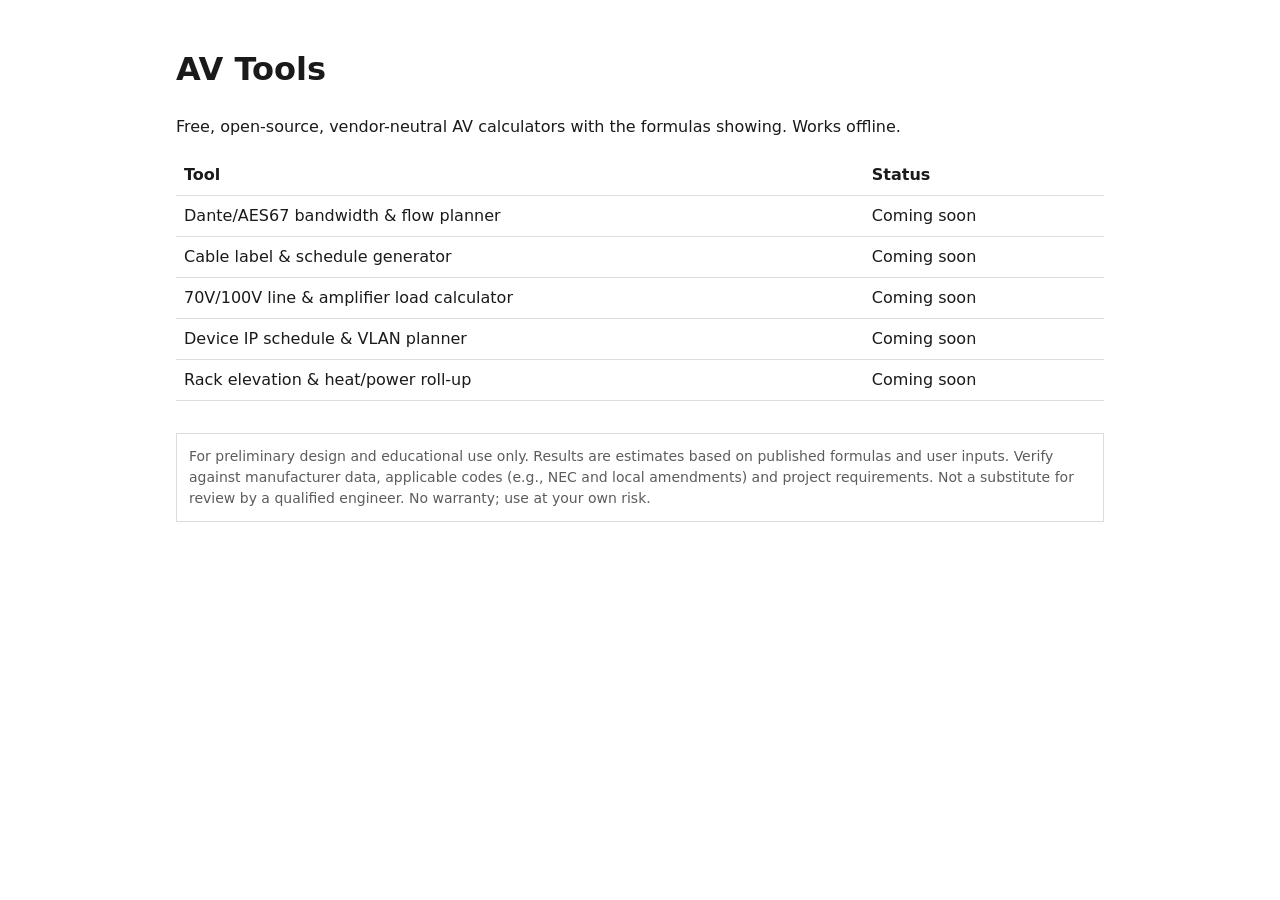
==== index.html @ b0a7b141 "Initial scaffold: tools hub, shared styles and disclaimer" ====
<!doctype html>
<html lang="en">
<head>
<meta charset="utf-8">
<meta name="viewport" content="width=device-width, initial-scale=1">
<title>AV Tools</title>
<link rel="stylesheet" href="shared/style.css">
</head>
<body>
<h1>AV Tools</h1>
<p>Free, open-source, vendor-neutral AV calculators with the formulas showing. Works offline.</p>
<table>
<thead><tr><th>Tool</th><th>Status</th></tr></thead>
<tbody>
<tr><td>Dante/AES67 bandwidth &amp; flow planner</td><td>Coming soon</td></tr>
<tr><td>Cable label &amp; schedule generator</td><td>Coming soon</td></tr>
<tr><td>70V/100V line &amp; amplifier load calculator</td><td>Coming soon</td></tr>
<tr><td>Device IP schedule &amp; VLAN planner</td><td>Coming soon</td></tr>
<tr><td>Rack elevation &amp; heat/power roll-up</td><td>Coming soon</td></tr>
</tbody>
</table>
<script src="shared/disclaimer.js" defer></script>
</body>
</html>
---- shared/style.css ----
:root { --bg:#fff; --fg:#1a1a1a; --muted:#5c5c5c; --line:#ddd; --accent:#1f5fae; }
@media (prefers-color-scheme: dark) {
  :root { --bg:#141414; --fg:#eaeaea; --muted:#a0a0a0; --line:#333; --accent:#6fa8ef; }
}
* { box-sizing: border-box; }
body { margin:0 auto; max-width:960px; padding:24px 16px; background:var(--bg); color:var(--fg);
  font:16px/1.5 system-ui, -apple-system, "Segoe UI", sans-serif; }
a { color:var(--accent); }
table { border-collapse:collapse; width:100%; }
th, td { border-bottom:1px solid var(--line); padding:8px; text-align:left; }
.disclaimer { margin-top:32px; padding:12px; border:1px solid var(--line); color:var(--muted); font-size:14px; }
@media print { .disclaimer { border:none; padding:0; } }
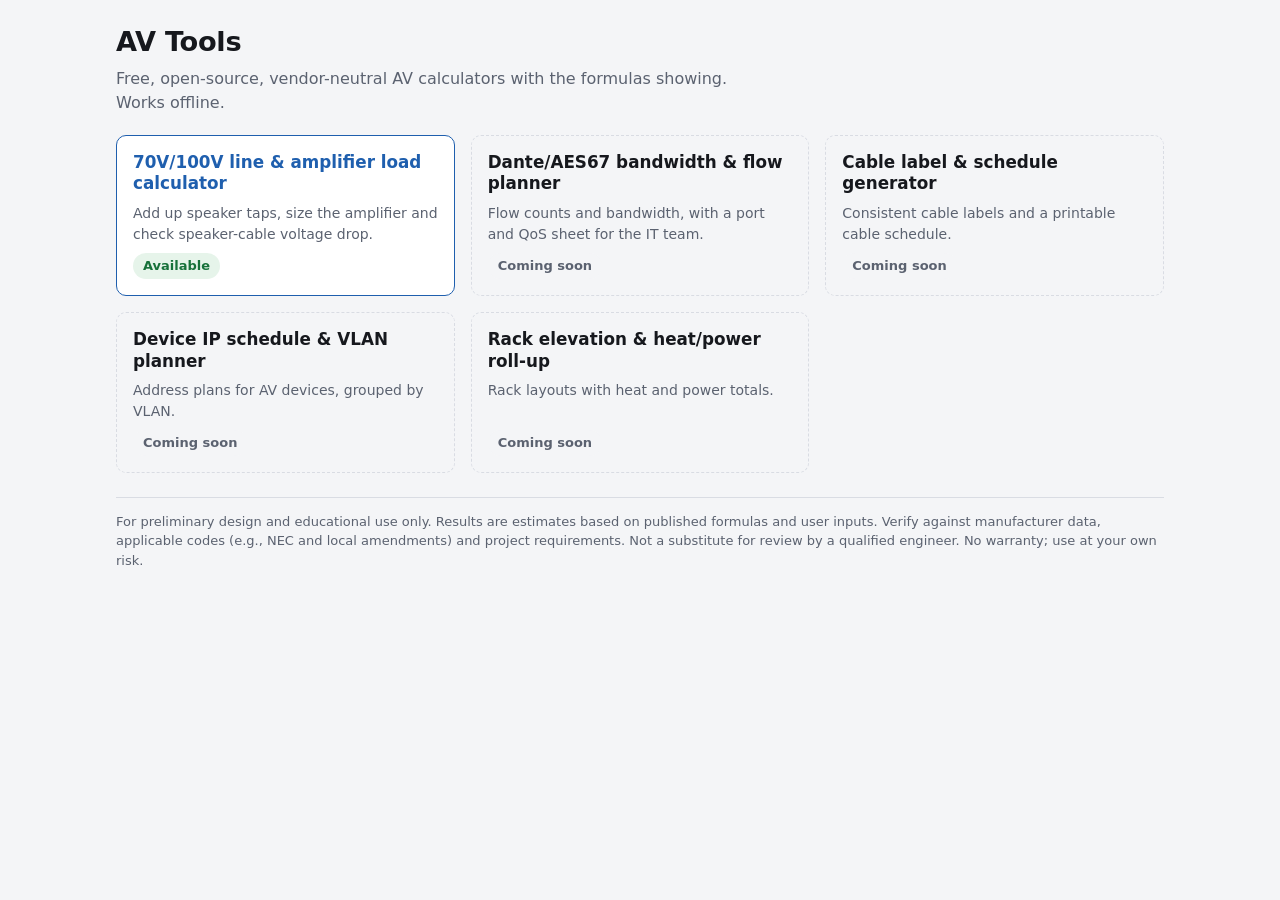
==== commit e433a74d: "Add 70V/100V line and amplifier load calculator First tool: sums speaker taps, sizes the amplifier w" ====
--- a/index.html
+++ b/index.html
@@ -5,20 +5,47 @@
 <meta name="viewport" content="width=device-width, initial-scale=1">
 <title>AV Tools</title>
 <link rel="stylesheet" href="shared/style.css">
+<style>
+  .tools { display:grid; grid-template-columns:repeat(auto-fill, minmax(280px, 1fr)); gap:16px; margin-top:20px; }
+  .tool { margin:0; display:flex; flex-direction:column; gap:8px; }
+  .tool h2 { margin:0; font-size:1.05rem; }
+  .tool p { margin:0; font-size:14px; color:var(--muted); flex:1 1 auto; }
+  a.tool { text-decoration:none; color:var(--fg); border-color:var(--accent); }
+  a.tool:hover { box-shadow:0 2px 12px rgba(0,0,0,0.12); }
+  a.tool h2 { color:var(--accent); }
+  .tool.soon { background:transparent; border-style:dashed; }
+</style>
 </head>
 <body>
 <h1>AV Tools</h1>
-<p>Free, open-source, vendor-neutral AV calculators with the formulas showing. Works offline.</p>
-<table>
-<thead><tr><th>Tool</th><th>Status</th></tr></thead>
-<tbody>
-<tr><td>Dante/AES67 bandwidth &amp; flow planner</td><td>Coming soon</td></tr>
-<tr><td>Cable label &amp; schedule generator</td><td>Coming soon</td></tr>
-<tr><td>70V/100V line &amp; amplifier load calculator</td><td>Coming soon</td></tr>
-<tr><td>Device IP schedule &amp; VLAN planner</td><td>Coming soon</td></tr>
-<tr><td>Rack elevation &amp; heat/power roll-up</td><td>Coming soon</td></tr>
-</tbody>
-</table>
+<p class="lede">Free, open-source, vendor-neutral AV calculators with the formulas showing. Works offline.</p>
+<div class="tools">
+  <a class="card tool" href="70v/index.html">
+    <h2>70V/100V line &amp; amplifier load calculator</h2>
+    <p>Add up speaker taps, size the amplifier and check speaker-cable voltage drop.</p>
+    <span><span class="badge ok">Available</span></span>
+  </a>
+  <div class="card tool soon">
+    <h2>Dante/AES67 bandwidth &amp; flow planner</h2>
+    <p>Flow counts and bandwidth, with a port and QoS sheet for the IT team.</p>
+    <span><span class="badge">Coming soon</span></span>
+  </div>
+  <div class="card tool soon">
+    <h2>Cable label &amp; schedule generator</h2>
+    <p>Consistent cable labels and a printable cable schedule.</p>
+    <span><span class="badge">Coming soon</span></span>
+  </div>
+  <div class="card tool soon">
+    <h2>Device IP schedule &amp; VLAN planner</h2>
+    <p>Address plans for AV devices, grouped by VLAN.</p>
+    <span><span class="badge">Coming soon</span></span>
+  </div>
+  <div class="card tool soon">
+    <h2>Rack elevation &amp; heat/power roll-up</h2>
+    <p>Rack layouts with heat and power totals.</p>
+    <span><span class="badge">Coming soon</span></span>
+  </div>
+</div>
 <script src="shared/disclaimer.js" defer></script>
 </body>
 </html>
--- a/shared/style.css
+++ b/shared/style.css
@@ -1,12 +1,99 @@
-:root { --bg:#fff; --fg:#1a1a1a; --muted:#5c5c5c; --line:#ddd; --accent:#1f5fae; }
+/* Shared look for every AV Tools page. Light and dark follow the device setting. */
+:root {
+  color-scheme: light dark;
+  --bg:#f4f5f7; --surface:#ffffff; --field:#ffffff; --fg:#16181d; --muted:#5b6270; --line:#d9dce3;
+  --accent:#1f5fae; --accent-fg:#ffffff; --accent-soft:#e8f0fb;
+  --ok:#17713a; --ok-soft:#e6f4ea; --warn:#8a5a00; --warn-soft:#fdf3d9; --bad:#b3261e; --bad-soft:#fdeceb;
+  --radius:10px;
+}
 @media (prefers-color-scheme: dark) {
-  :root { --bg:#141414; --fg:#eaeaea; --muted:#a0a0a0; --line:#333; --accent:#6fa8ef; }
+  :root {
+    --bg:#111316; --surface:#1a1d22; --field:#111316; --fg:#e8eaee; --muted:#9aa2b1; --line:#30353e;
+    --accent:#7db2f5; --accent-fg:#0b1a2e; --accent-soft:#1b2a40;
+    --ok:#6fcf8f; --ok-soft:#16301f; --warn:#e6b450; --warn-soft:#33290f; --bad:#ff8a80; --bad-soft:#3a1a18;
+  }
 }
-* { box-sizing: border-box; }
-body { margin:0 auto; max-width:960px; padding:24px 16px; background:var(--bg); color:var(--fg);
+* { box-sizing:border-box; }
+body { margin:0 auto; max-width:1080px; padding:20px 16px 32px; background:var(--bg); color:var(--fg);
   font:16px/1.5 system-ui, -apple-system, "Segoe UI", sans-serif; }
 a { color:var(--accent); }
+h1 { font-size:1.7rem; line-height:1.2; margin:6px 0 8px; letter-spacing:-0.01em; }
+h2 { font-size:1.15rem; line-height:1.3; margin:28px 0 10px; }
+h3 { font-size:1rem; margin:0 0 8px; }
+p { margin:0 0 12px; }
+.lede { color:var(--muted); max-width:62ch; }
+.muted { color:var(--muted); }
+.small { font-size:14px; }
+code { font-family:ui-monospace, Consolas, "Courier New", monospace; font-size:0.9em; }
+
+/* Breadcrumb line at the top of each page */
+.crumbs { font-size:14px; color:var(--muted); display:flex; gap:8px; flex-wrap:wrap; margin-bottom:10px; }
+.crumbs a { font-weight:600; text-decoration:none; }
+.crumbs a:hover { text-decoration:underline; }
+
+/* Surfaces */
+.card { background:var(--surface); border:1px solid var(--line); border-radius:var(--radius); padding:16px; margin:0 0 16px; }
+.card > h2:first-child, .card > h3:first-child { margin-top:0; }
+.step { display:inline-flex; align-items:center; justify-content:center; width:1.6em; height:1.6em; margin-right:8px;
+  border-radius:50%; background:var(--accent-soft); color:var(--accent); font-size:0.85em; font-weight:700; }
+
+/* Tables */
 table { border-collapse:collapse; width:100%; }
 th, td { border-bottom:1px solid var(--line); padding:8px; text-align:left; }
-.disclaimer { margin-top:32px; padding:12px; border:1px solid var(--line); color:var(--muted); font-size:14px; }
-@media print { .disclaimer { border:none; padding:0; } }
+th { font-size:14px; color:var(--muted); font-weight:600; }
+tbody tr:last-child td { border-bottom:none; }
+.scroll-x { overflow-x:auto; }
+
+/* Form controls */
+label { display:block; font-size:14px; font-weight:600; margin-bottom:4px; }
+.hint { display:block; font-size:13px; color:var(--muted); margin-top:4px; line-height:1.35; }
+input, select, button { font:inherit; color:var(--fg); background:var(--field); border:1px solid var(--line);
+  border-radius:8px; padding:8px 10px; min-height:42px; max-width:100%; }
+input, select { width:100%; }
+input::placeholder { color:var(--muted); opacity:0.8; }
+input:focus-visible, select:focus-visible, button:focus-visible, a:focus-visible, summary:focus-visible {
+  outline:2px solid var(--accent); outline-offset:1px; }
+.fields { display:grid; grid-template-columns:repeat(auto-fit, minmax(170px, 1fr)); gap:14px; align-items:start; }
+/* An input with its unit joined on the right: <div class="ig"><input><span>W</span></div> */
+.ig { display:flex; }
+.ig > input { flex:1 1 auto; min-width:0; border-top-right-radius:0; border-bottom-right-radius:0; }
+.ig > span, .ig > select { flex:0 0 auto; width:auto; border:1px solid var(--line); border-left:none; border-radius:0 8px 8px 0;
+  background:var(--bg); color:var(--muted); font-size:14px; }
+.ig > span { display:flex; align-items:center; padding:0 10px; }
+.ig > select { color:var(--fg); }
+button { cursor:pointer; padding:8px 14px; font-weight:600; background:var(--surface); }
+button:hover { border-color:var(--accent); }
+button.primary { background:var(--accent); border-color:var(--accent); color:var(--accent-fg); }
+button.ghost { background:transparent; color:var(--muted); }
+button.ghost:hover { color:var(--bad); border-color:var(--bad); }
+
+/* Status colours */
+.ok { color:var(--ok); } .warn { color:var(--warn); } .bad { color:var(--bad); }
+.badge { display:inline-block; padding:3px 10px; border-radius:999px; font-size:13px; font-weight:700; white-space:nowrap;
+  background:var(--bg); color:var(--muted); }
+.badge.ok { background:var(--ok-soft); color:var(--ok); }
+.badge.warn { background:var(--warn-soft); color:var(--warn); }
+.badge.bad { background:var(--bad-soft); color:var(--bad); }
+.badge.info { background:var(--accent-soft); color:var(--accent); }
+
+.formula { font-family:ui-monospace, Consolas, "Courier New", monospace; font-size:13px; color:var(--muted);
+  overflow-wrap:anywhere; }
+details > summary { cursor:pointer; font-weight:600; }
+.notes { padding-left:20px; margin:0; }
+.notes li { margin-bottom:8px; }
+.notes li:last-child { margin-bottom:0; }
+
+.disclaimer { margin-top:24px; padding-top:14px; border-top:1px solid var(--line); color:var(--muted); font-size:13px; }
+.print-only { display:none; }
+
+@media print {
+  :root { --bg:#fff; --surface:#fff; --field:#fff; --fg:#000; --muted:#333; --line:#999; --accent:#000; --accent-soft:#fff;
+    --ok:#000; --warn:#000; --bad:#000; --ok-soft:#fff; --warn-soft:#fff; --bad-soft:#fff; }
+  body { max-width:none; padding:0; font-size:10.5pt; }
+  .no-print { display:none !important; }
+  .print-only { display:block; }
+  .card { break-inside:avoid; padding:8px 0; border:none; border-top:1px solid var(--line); border-radius:0; margin:0; }
+  .badge { border:1px solid #000; }
+  .disclaimer { font-size:9pt; }
+  a { color:inherit; text-decoration:none; }
+}
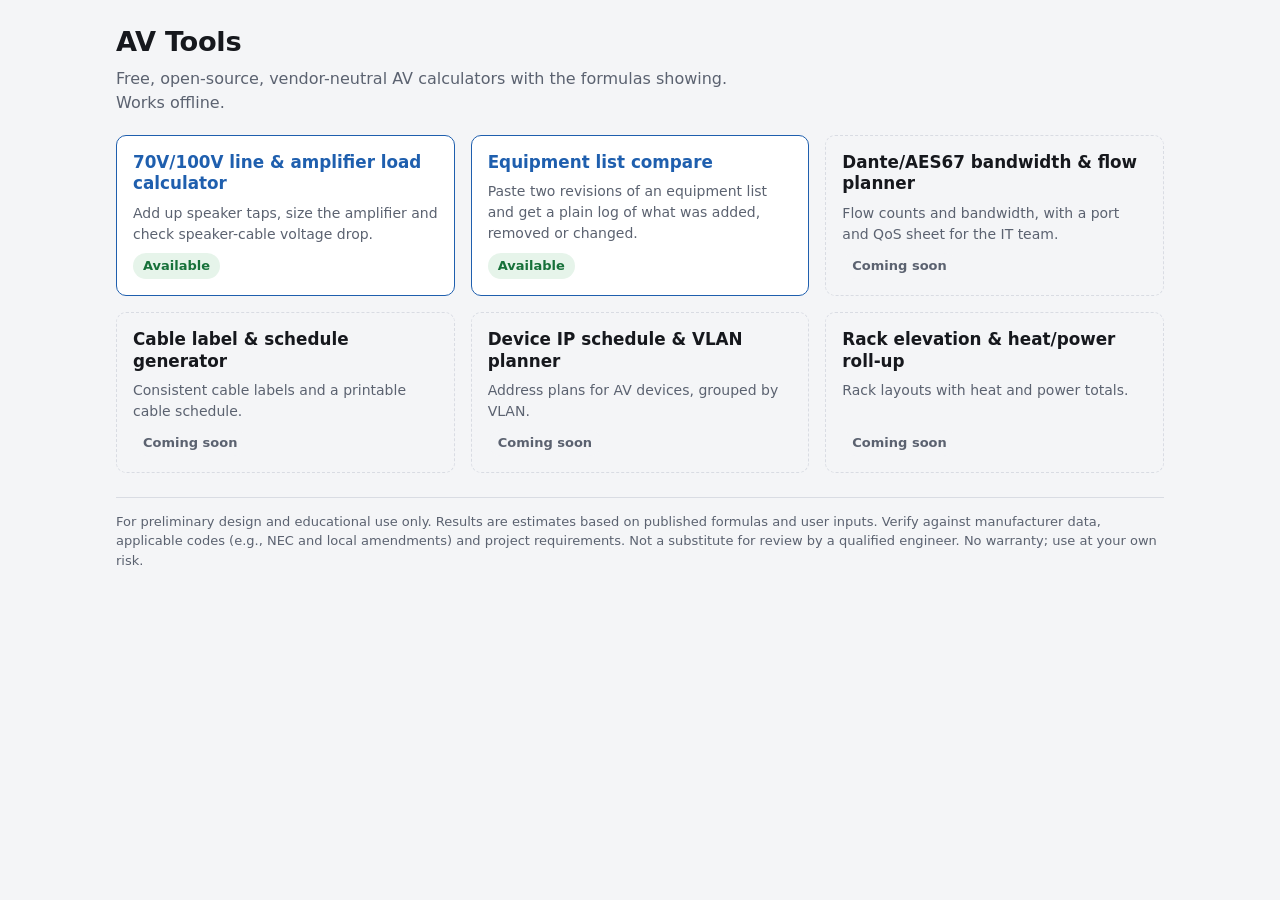
==== commit b37faf89: "Hub and README: list the equipment list compare tool Adds an Available card for the compare tool on " ====
--- a/index.html
+++ b/index.html
@@ -25,6 +25,11 @@
     <p>Add up speaker taps, size the amplifier and check speaker-cable voltage drop.</p>
     <span><span class="badge ok">Available</span></span>
   </a>
+  <a class="card tool" href="compare/index.html">
+    <h2>Equipment list compare</h2>
+    <p>Paste two revisions of an equipment list and get a plain log of what was added, removed or changed.</p>
+    <span><span class="badge ok">Available</span></span>
+  </a>
   <div class="card tool soon">
     <h2>Dante/AES67 bandwidth &amp; flow planner</h2>
     <p>Flow counts and bandwidth, with a port and QoS sheet for the IT team.</p>
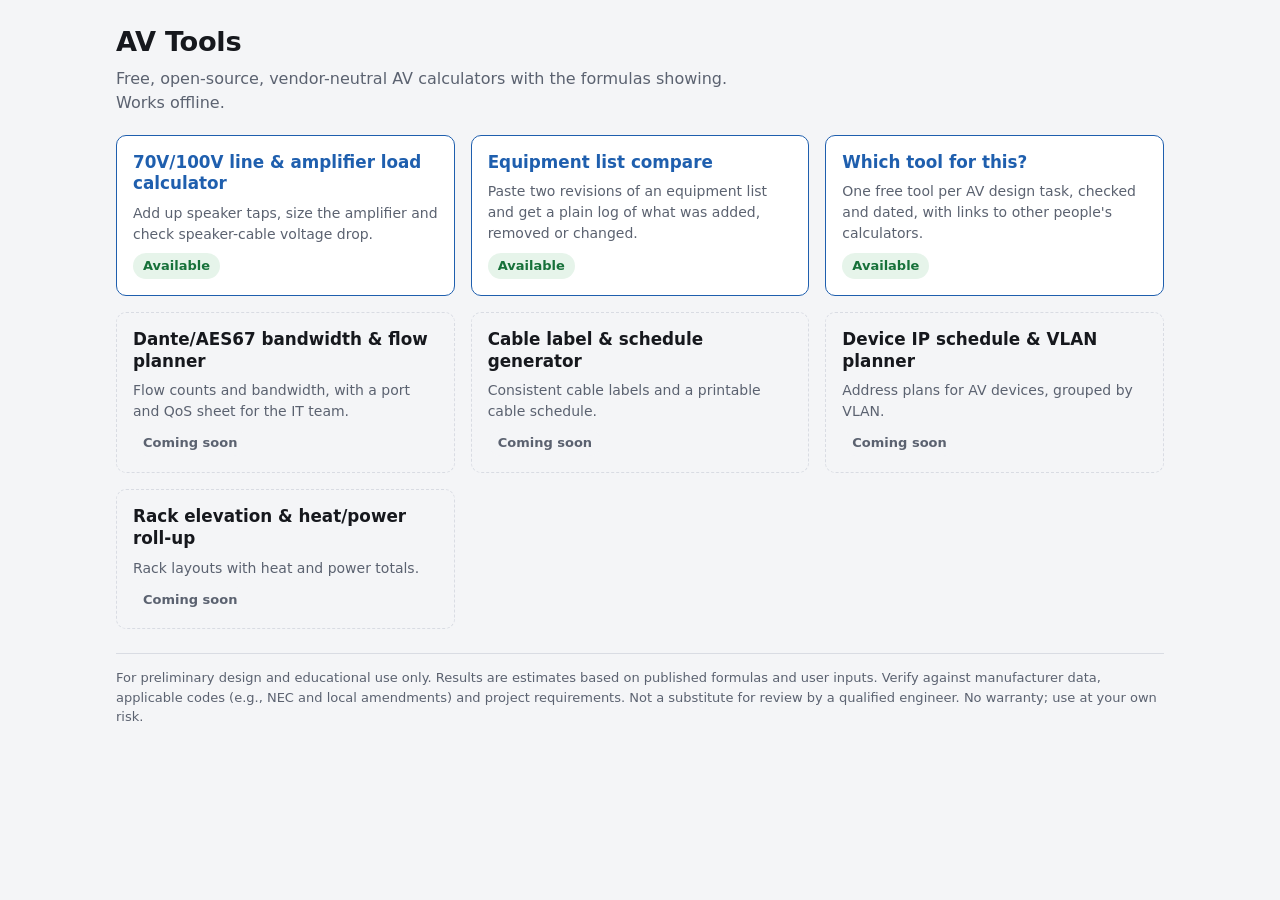
==== commit 0f7e89e0: "Add "Which tool for this?" index: one free tool per AV design task New page at which/ with its list " ====
--- a/index.html
+++ b/index.html
@@ -30,6 +30,11 @@
     <p>Paste two revisions of an equipment list and get a plain log of what was added, removed or changed.</p>
     <span><span class="badge ok">Available</span></span>
   </a>
+  <a class="card tool" href="which/index.html">
+    <h2>Which tool for this?</h2>
+    <p>One free tool per AV design task, checked and dated, with links to other people's calculators.</p>
+    <span><span class="badge ok">Available</span></span>
+  </a>
   <div class="card tool soon">
     <h2>Dante/AES67 bandwidth &amp; flow planner</h2>
     <p>Flow counts and bandwidth, with a port and QoS sheet for the IT team.</p>
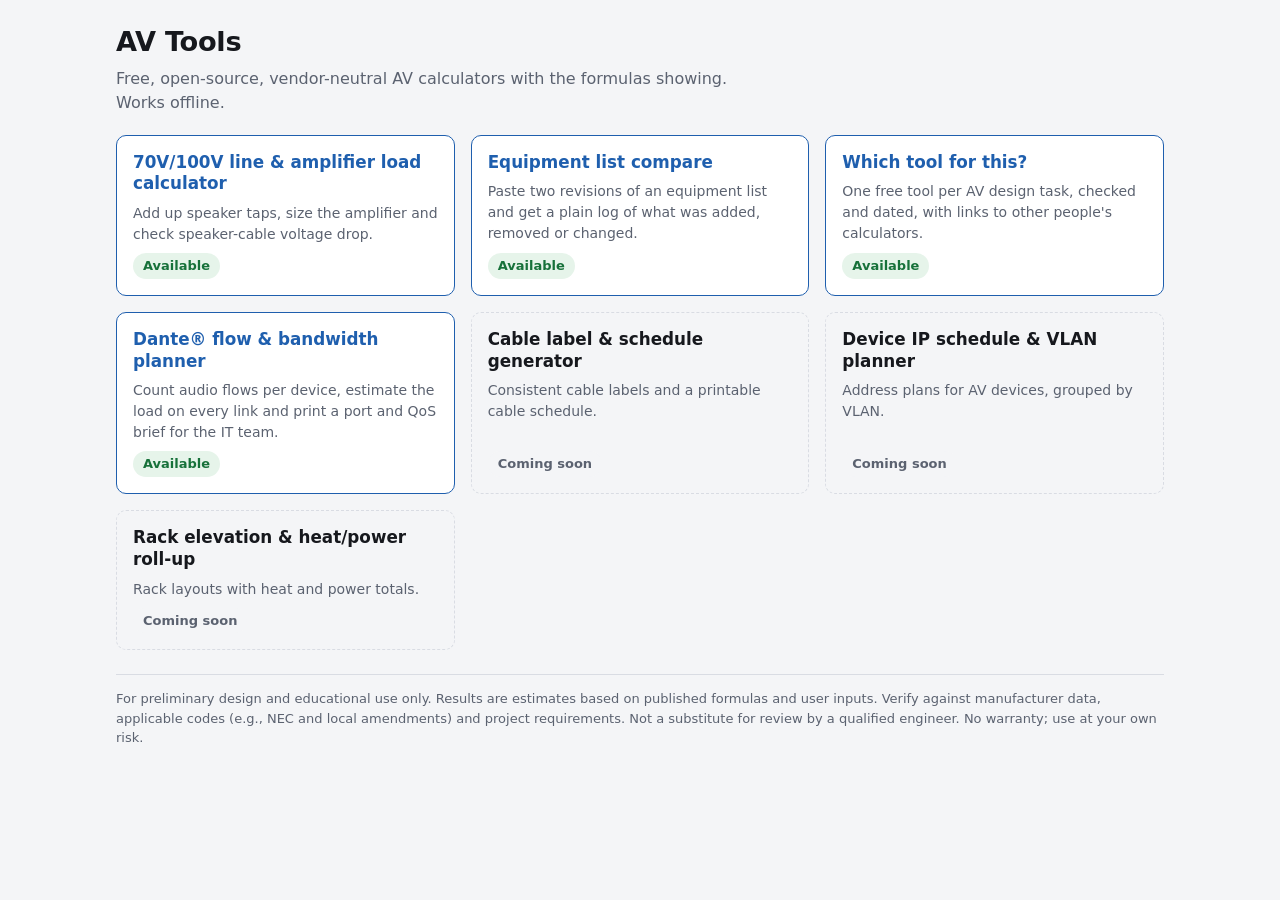
==== commit 95de0d91: "Add Dante flow and bandwidth planner Counts audio flows per device against its limit, estimates the " ====
--- a/index.html
+++ b/index.html
@@ -4,6 +4,18 @@
 <meta charset="utf-8">
 <meta name="viewport" content="width=device-width, initial-scale=1">
 <title>AV Tools</title>
+<!-- Link preview: what LinkedIn and other sites show when this address is pasted -->
+<meta name="description" content="Free, open-source tools for AV system design: a 70V/100V load calculator, an equipment list compare and an index of free calculators. Works offline, formulas shown, no sign-up.">
+<meta property="og:type" content="website">
+<meta property="og:site_name" content="AV Tools">
+<meta property="og:title" content="AV Tools: free, open-source tools for AV system design">
+<meta property="og:description" content="A 70V/100V load calculator, an equipment list compare and an index of free calculators. Works offline, formulas shown, no sign-up.">
+<meta property="og:url" content="https://avjarboe.github.io/av-tools/">
+<meta property="og:image" content="https://avjarboe.github.io/av-tools/shared/preview.png">
+<meta property="og:image:width" content="2400">
+<meta property="og:image:height" content="1254">
+<meta property="og:image:alt" content="AV Tools: free, open-source tools for AV system design">
+<meta name="twitter:card" content="summary_large_image">
 <link rel="stylesheet" href="shared/style.css">
 <style>
   .tools { display:grid; grid-template-columns:repeat(auto-fill, minmax(280px, 1fr)); gap:16px; margin-top:20px; }
@@ -35,11 +47,11 @@
     <p>One free tool per AV design task, checked and dated, with links to other people's calculators.</p>
     <span><span class="badge ok">Available</span></span>
   </a>
-  <div class="card tool soon">
-    <h2>Dante/AES67 bandwidth &amp; flow planner</h2>
-    <p>Flow counts and bandwidth, with a port and QoS sheet for the IT team.</p>
-    <span><span class="badge">Coming soon</span></span>
-  </div>
+  <a class="card tool" href="dante/index.html">
+    <h2>Dante&reg; flow &amp; bandwidth planner</h2>
+    <p>Count audio flows per device, estimate the load on every link and print a port and QoS brief for the IT team.</p>
+    <span><span class="badge ok">Available</span></span>
+  </a>
   <div class="card tool soon">
     <h2>Cable label &amp; schedule generator</h2>
     <p>Consistent cable labels and a printable cable schedule.</p>
